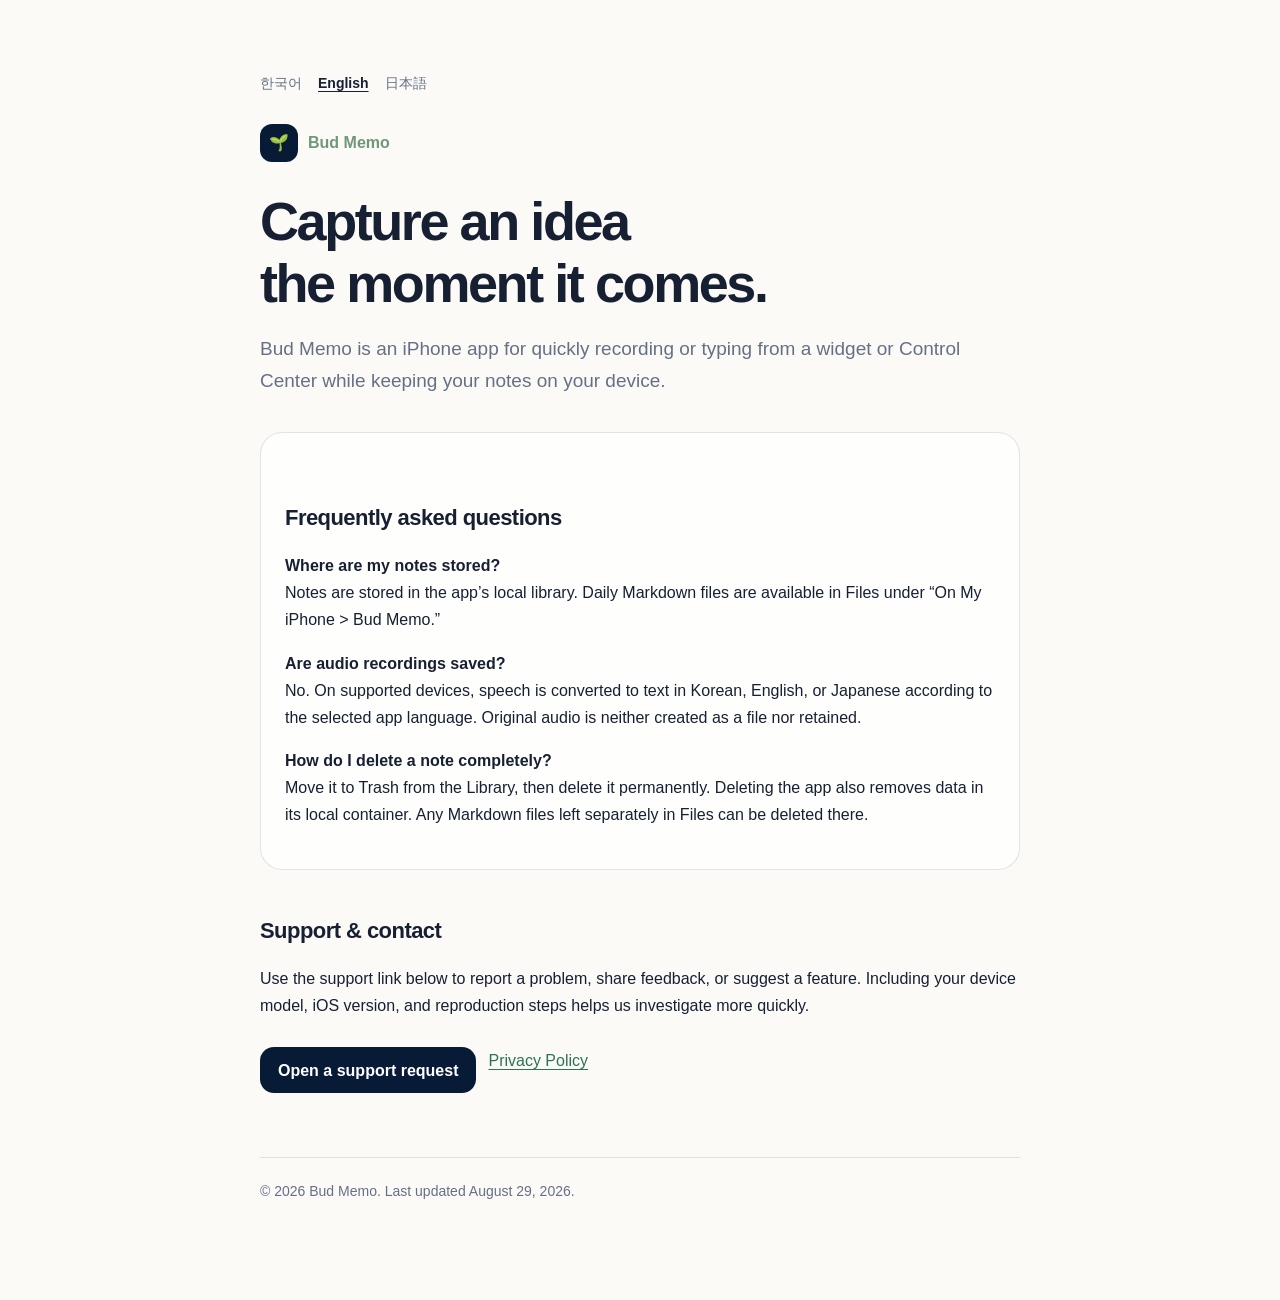
==== en/index.html @ 7ed2f6ba "Localize support pages and update Bud Memo branding" ====
<!doctype html>
<html lang="en">
<head>
  <meta charset="utf-8">
  <meta name="viewport" content="width=device-width, initial-scale=1">
  <meta name="description" content="Bud Memo support and help">
  <title>Bud Memo · Support</title>
  <link rel="canonical" href="https://hiorio.github.io/ssak-memo-support/en/">
  <link rel="alternate" hreflang="ko" href="https://hiorio.github.io/ssak-memo-support/">
  <link rel="alternate" hreflang="en" href="https://hiorio.github.io/ssak-memo-support/en/">
  <link rel="alternate" hreflang="ja" href="https://hiorio.github.io/ssak-memo-support/ja/">
  <link rel="alternate" hreflang="x-default" href="https://hiorio.github.io/ssak-memo-support/">
  <link rel="stylesheet" href="../styles.css">
</head>
<body>
  <main>
    <nav class="language-switcher" aria-label="Choose language">
      <a href="../" lang="ko">한국어</a>
      <a href="./" lang="en" aria-current="page">English</a>
      <a href="../ja/" lang="ja">日本語</a>
    </nav>
    <div class="brand"><span class="mark" aria-hidden="true">🌱</span> Bud Memo</div>
    <h1>Capture an idea<br>the moment it comes.</h1>
    <p class="lead">Bud Memo is an iPhone app for quickly recording or typing from a widget or Control Center while keeping your notes on your device.</p>

    <div class="card">
      <h2>Frequently asked questions</h2>
      <p><strong>Where are my notes stored?</strong><br>Notes are stored in the app’s local library. Daily Markdown files are available in Files under “On My iPhone &gt; Bud Memo.”</p>
      <p><strong>Are audio recordings saved?</strong><br>No. On supported devices, speech is converted to text in Korean, English, or Japanese according to the selected app language. Original audio is neither created as a file nor retained.</p>
      <p><strong>How do I delete a note completely?</strong><br>Move it to Trash from the Library, then delete it permanently. Deleting the app also removes data in its local container. Any Markdown files left separately in Files can be deleted there.</p>
    </div>

    <h2>Support &amp; contact</h2>
    <p>Use the support link below to report a problem, share feedback, or suggest a feature. Including your device model, iOS version, and reproduction steps helps us investigate more quickly.</p>
    <div class="actions">
      <a class="button" href="https://github.com/hiorio/ssak-memo-support/issues/new/choose">Open a support request</a>
      <a href="./privacy/">Privacy Policy</a>
    </div>

    <footer>© 2026 Bud Memo. Last updated August 29, 2026.</footer>
  </main>
</body>
</html>
---- styles.css ----
:root {
  color-scheme: light dark;
  --navy: #071a36;
  --ivory: #fff7e8;
  --sage: #6f9778;
  --coral: #ef6a54;
  --ink: #172033;
  --muted: #667085;
  --line: rgba(23, 32, 51, 0.12);
}

* { box-sizing: border-box; }

body {
  margin: 0;
  font-family: -apple-system, BlinkMacSystemFont, "Apple SD Gothic Neo", "Noto Sans KR", sans-serif;
  background: #fbfaf7;
  color: var(--ink);
  line-height: 1.7;
}

main {
  width: min(760px, calc(100% - 40px));
  margin: 0 auto;
  padding: 72px 0 96px;
}

.language-switcher {
  display: flex;
  flex-wrap: wrap;
  gap: 8px 16px;
  margin-bottom: 28px;
  font-size: 14px;
}

.language-switcher a {
  color: var(--muted);
  text-decoration: none;
}

.language-switcher a[aria-current="page"] {
  color: var(--ink);
  font-weight: 750;
  text-decoration: underline;
}

.brand {
  display: inline-flex;
  align-items: center;
  gap: 10px;
  color: var(--sage);
  font-weight: 750;
}

.mark {
  display: grid;
  width: 38px;
  height: 38px;
  place-items: center;
  border-radius: 12px;
  background: var(--navy);
  color: var(--ivory);
}

h1 {
  margin: 28px 0 12px;
  font-size: clamp(34px, 7vw, 54px);
  line-height: 1.15;
  letter-spacing: -0.045em;
}

h2 {
  margin: 42px 0 12px;
  font-size: 22px;
  letter-spacing: -0.025em;
}

p, li { font-size: 16px; }
.lead { color: var(--muted); font-size: 19px; }
.muted { color: var(--muted); }

.card {
  margin-top: 34px;
  padding: 24px;
  border: 1px solid var(--line);
  border-radius: 22px;
  background: rgba(255, 255, 255, 0.7);
}

a { color: #2d7357; text-underline-offset: 3px; }

.actions {
  display: flex;
  flex-wrap: wrap;
  gap: 12px;
  margin-top: 28px;
}

.button {
  display: inline-flex;
  align-items: center;
  min-height: 46px;
  padding: 0 18px;
  border-radius: 14px;
  background: var(--navy);
  color: white;
  font-weight: 700;
  text-decoration: none;
}

footer {
  margin-top: 64px;
  padding-top: 22px;
  border-top: 1px solid var(--line);
  color: var(--muted);
  font-size: 14px;
}

@media (prefers-color-scheme: dark) {
  body { background: #081325; color: #f5f1e8; }
  .lead, .muted, footer { color: #aab4c5; }
  .card { background: rgba(255, 255, 255, 0.05); border-color: rgba(255, 255, 255, 0.12); }
  a { color: #96c7a1; }
  .button { background: var(--ivory); color: var(--navy); }
  .language-switcher a[aria-current="page"] { color: #f5f1e8; }
}
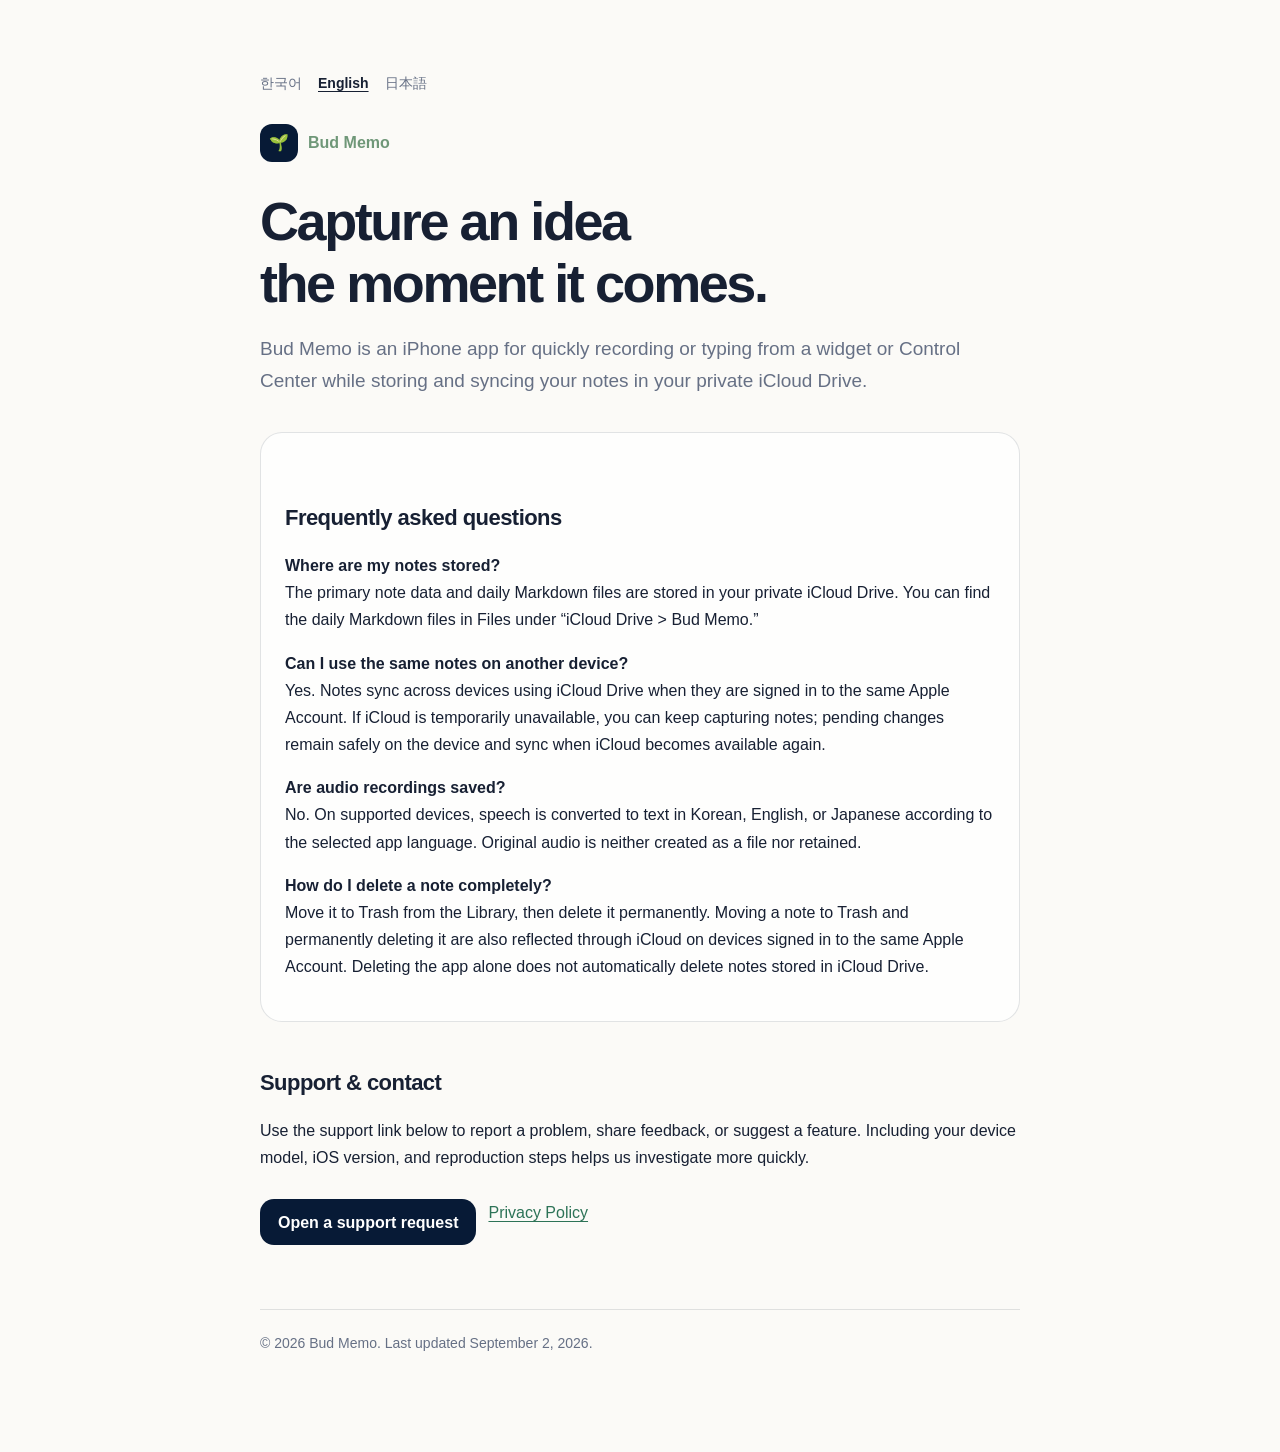
==== commit bb53efcf: "Update support and privacy pages for iCloud sync" ====
--- a/en/index.html
+++ b/en/index.html
@@ -21,13 +21,14 @@
     </nav>
     <div class="brand"><span class="mark" aria-hidden="true">🌱</span> Bud Memo</div>
     <h1>Capture an idea<br>the moment it comes.</h1>
-    <p class="lead">Bud Memo is an iPhone app for quickly recording or typing from a widget or Control Center while keeping your notes on your device.</p>
+    <p class="lead">Bud Memo is an iPhone app for quickly recording or typing from a widget or Control Center while storing and syncing your notes in your private iCloud Drive.</p>
 
     <div class="card">
       <h2>Frequently asked questions</h2>
-      <p><strong>Where are my notes stored?</strong><br>Notes are stored in the app’s local library. Daily Markdown files are available in Files under “On My iPhone &gt; Bud Memo.”</p>
+      <p><strong>Where are my notes stored?</strong><br>The primary note data and daily Markdown files are stored in your private iCloud Drive. You can find the daily Markdown files in Files under “iCloud Drive &gt; Bud Memo.”</p>
+      <p><strong>Can I use the same notes on another device?</strong><br>Yes. Notes sync across devices using iCloud Drive when they are signed in to the same Apple Account. If iCloud is temporarily unavailable, you can keep capturing notes; pending changes remain safely on the device and sync when iCloud becomes available again.</p>
       <p><strong>Are audio recordings saved?</strong><br>No. On supported devices, speech is converted to text in Korean, English, or Japanese according to the selected app language. Original audio is neither created as a file nor retained.</p>
-      <p><strong>How do I delete a note completely?</strong><br>Move it to Trash from the Library, then delete it permanently. Deleting the app also removes data in its local container. Any Markdown files left separately in Files can be deleted there.</p>
+      <p><strong>How do I delete a note completely?</strong><br>Move it to Trash from the Library, then delete it permanently. Moving a note to Trash and permanently deleting it are also reflected through iCloud on devices signed in to the same Apple Account. Deleting the app alone does not automatically delete notes stored in iCloud Drive.</p>
     </div>
 
     <h2>Support &amp; contact</h2>
@@ -37,7 +38,7 @@
       <a href="./privacy/">Privacy Policy</a>
     </div>
 
-    <footer>© 2026 Bud Memo. Last updated August 29, 2026.</footer>
+    <footer>© 2026 Bud Memo. Last updated September 2, 2026.</footer>
   </main>
 </body>
 </html>
